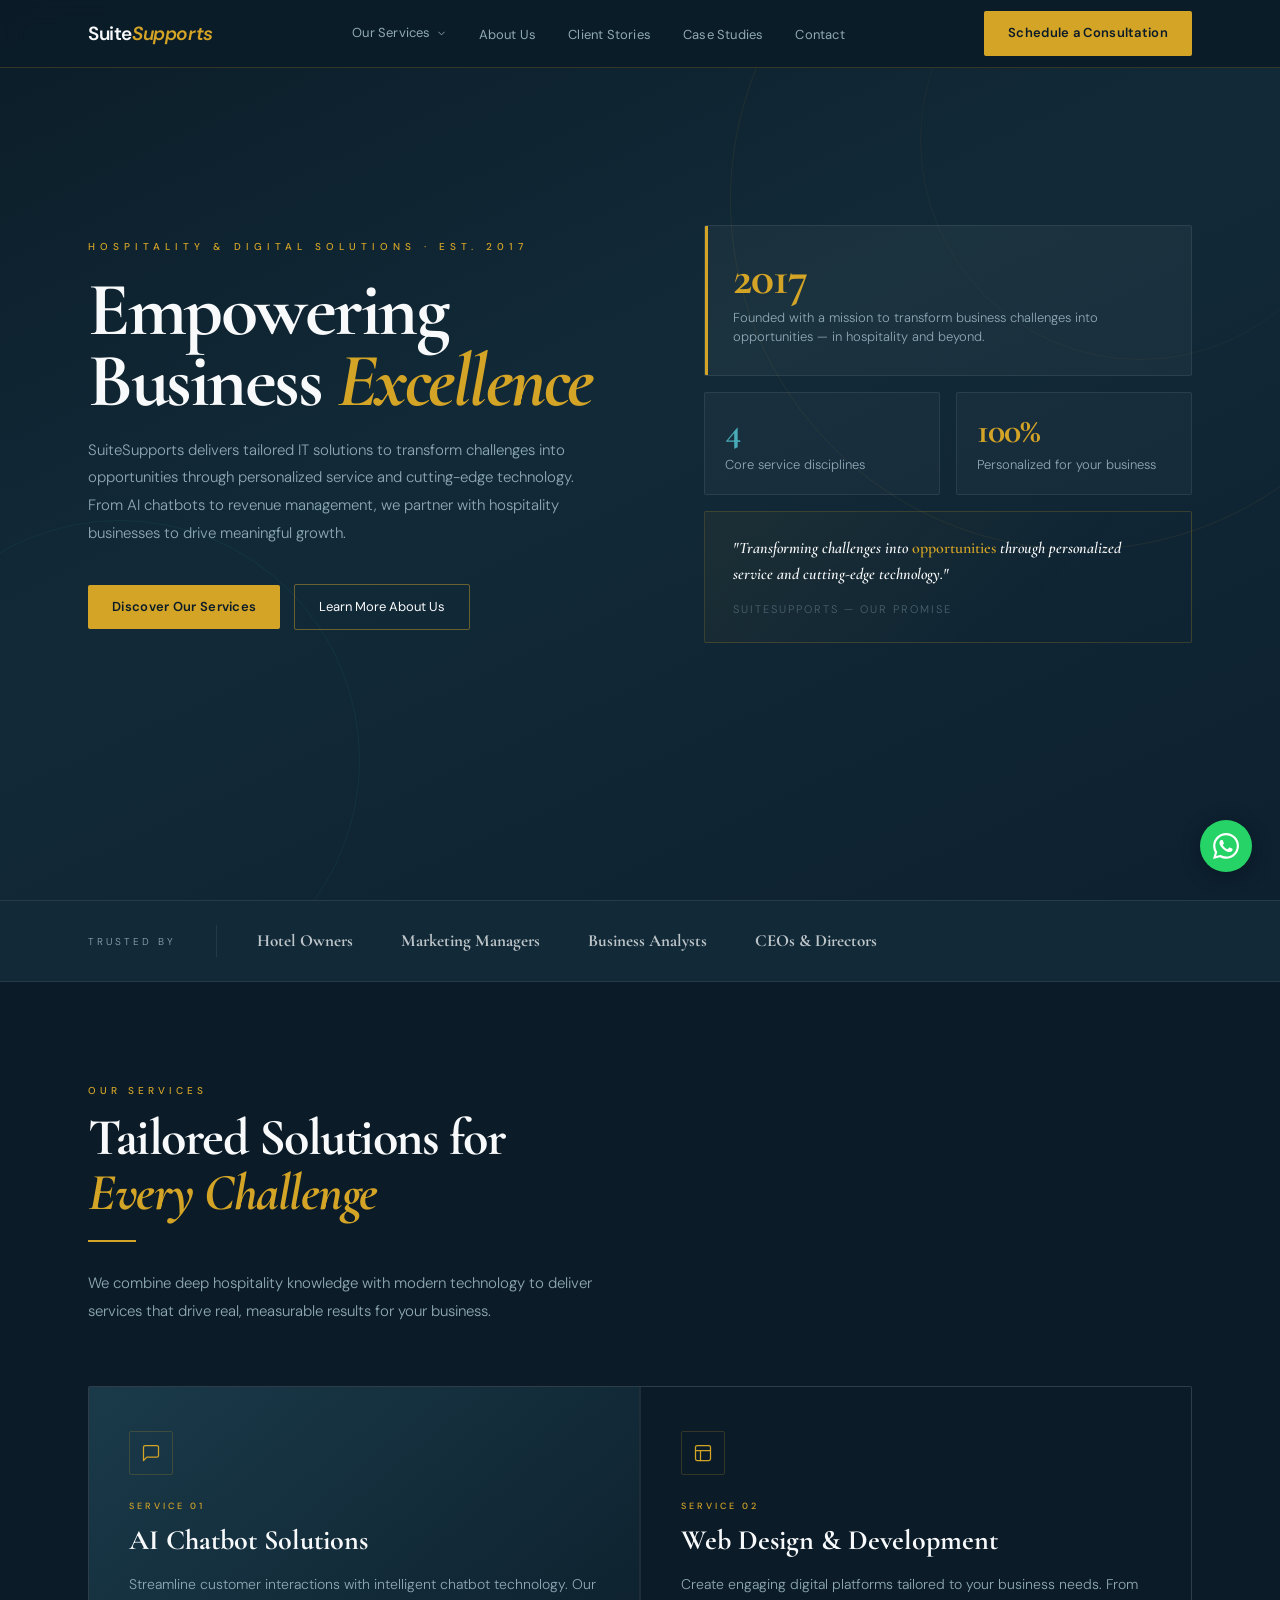
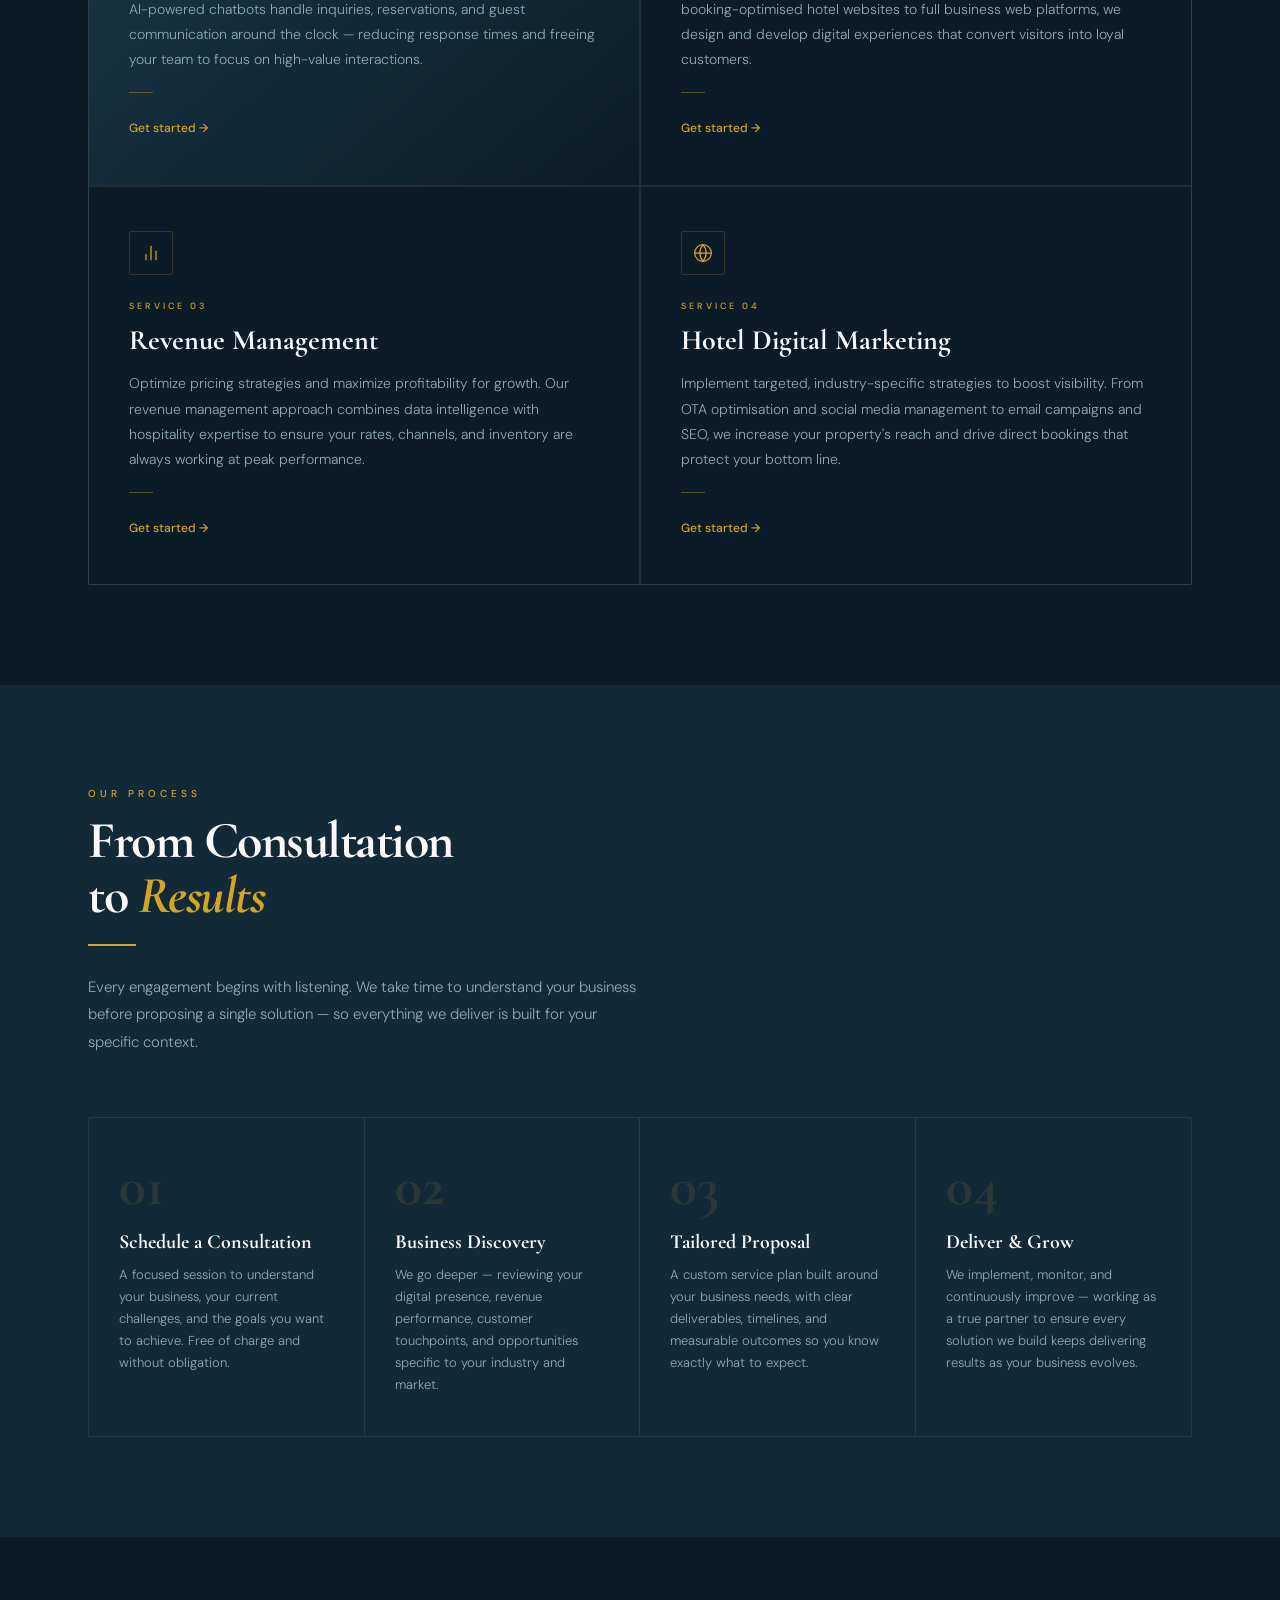
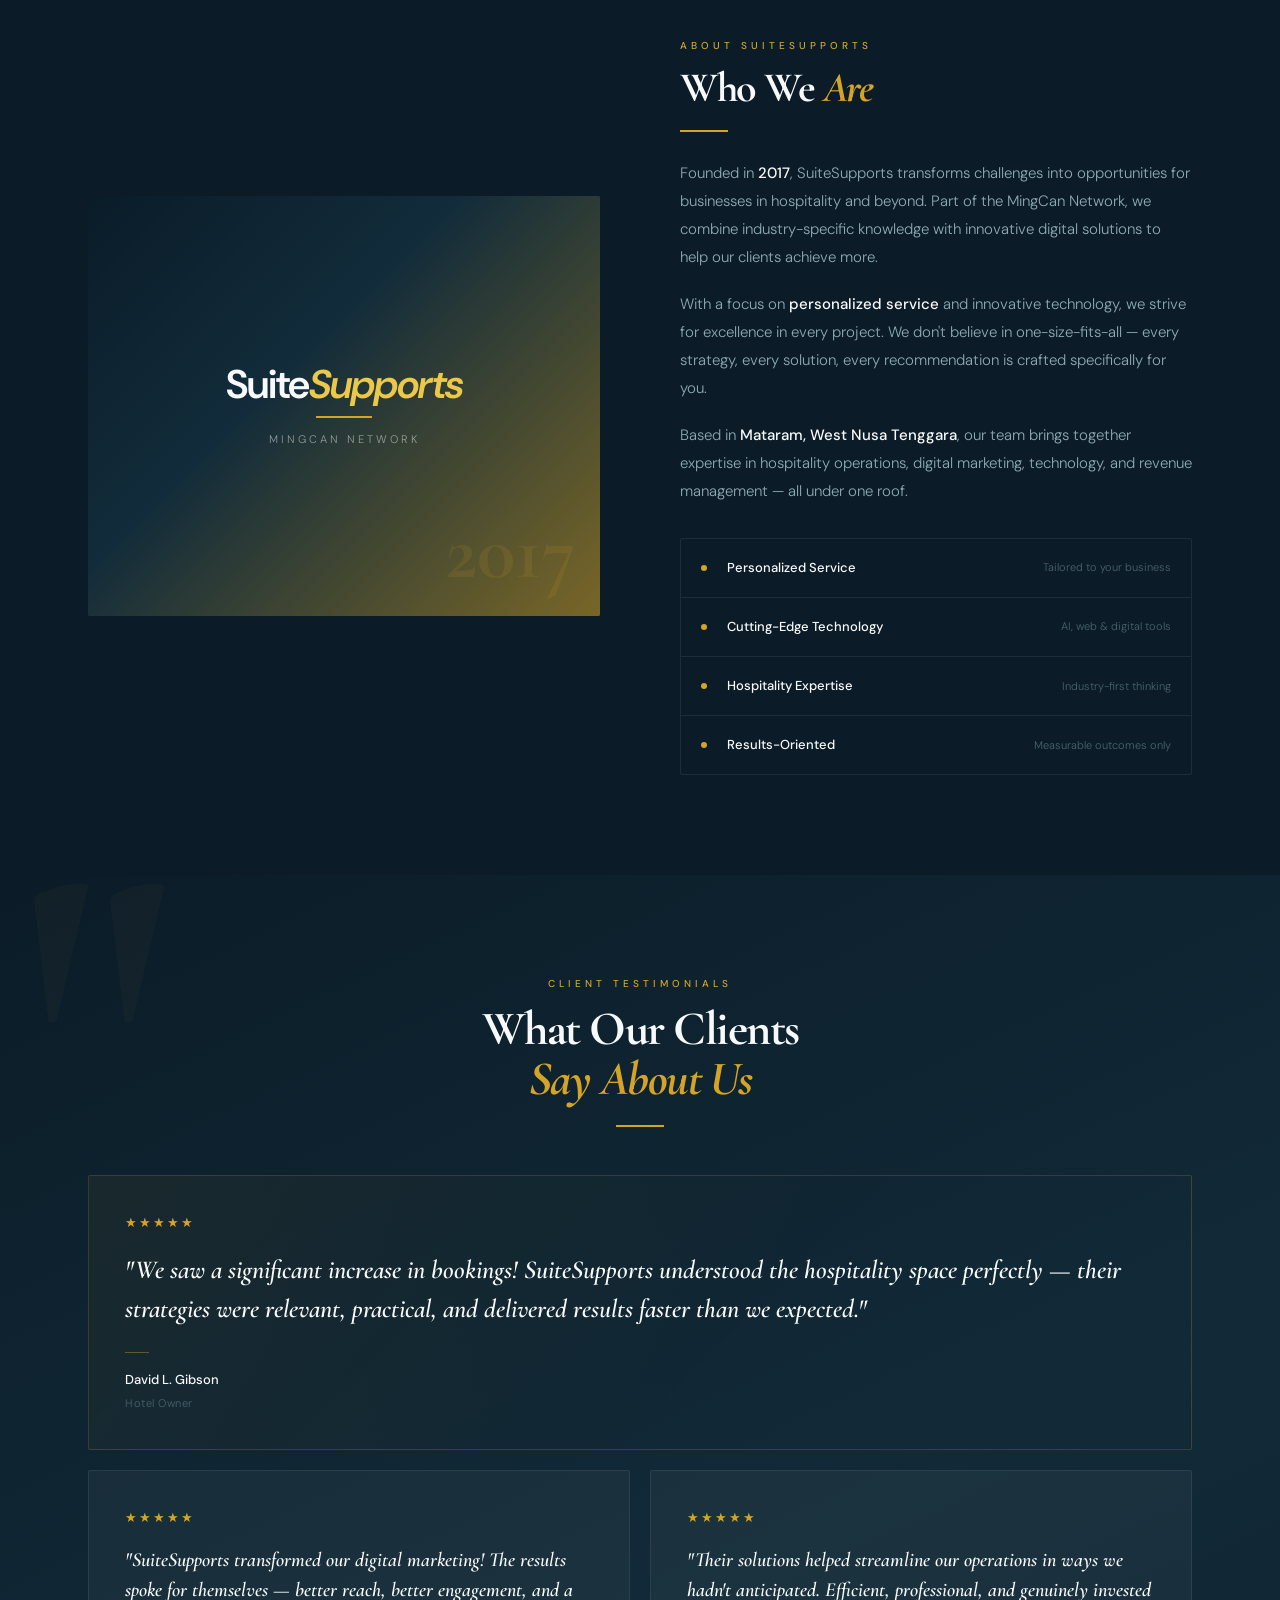
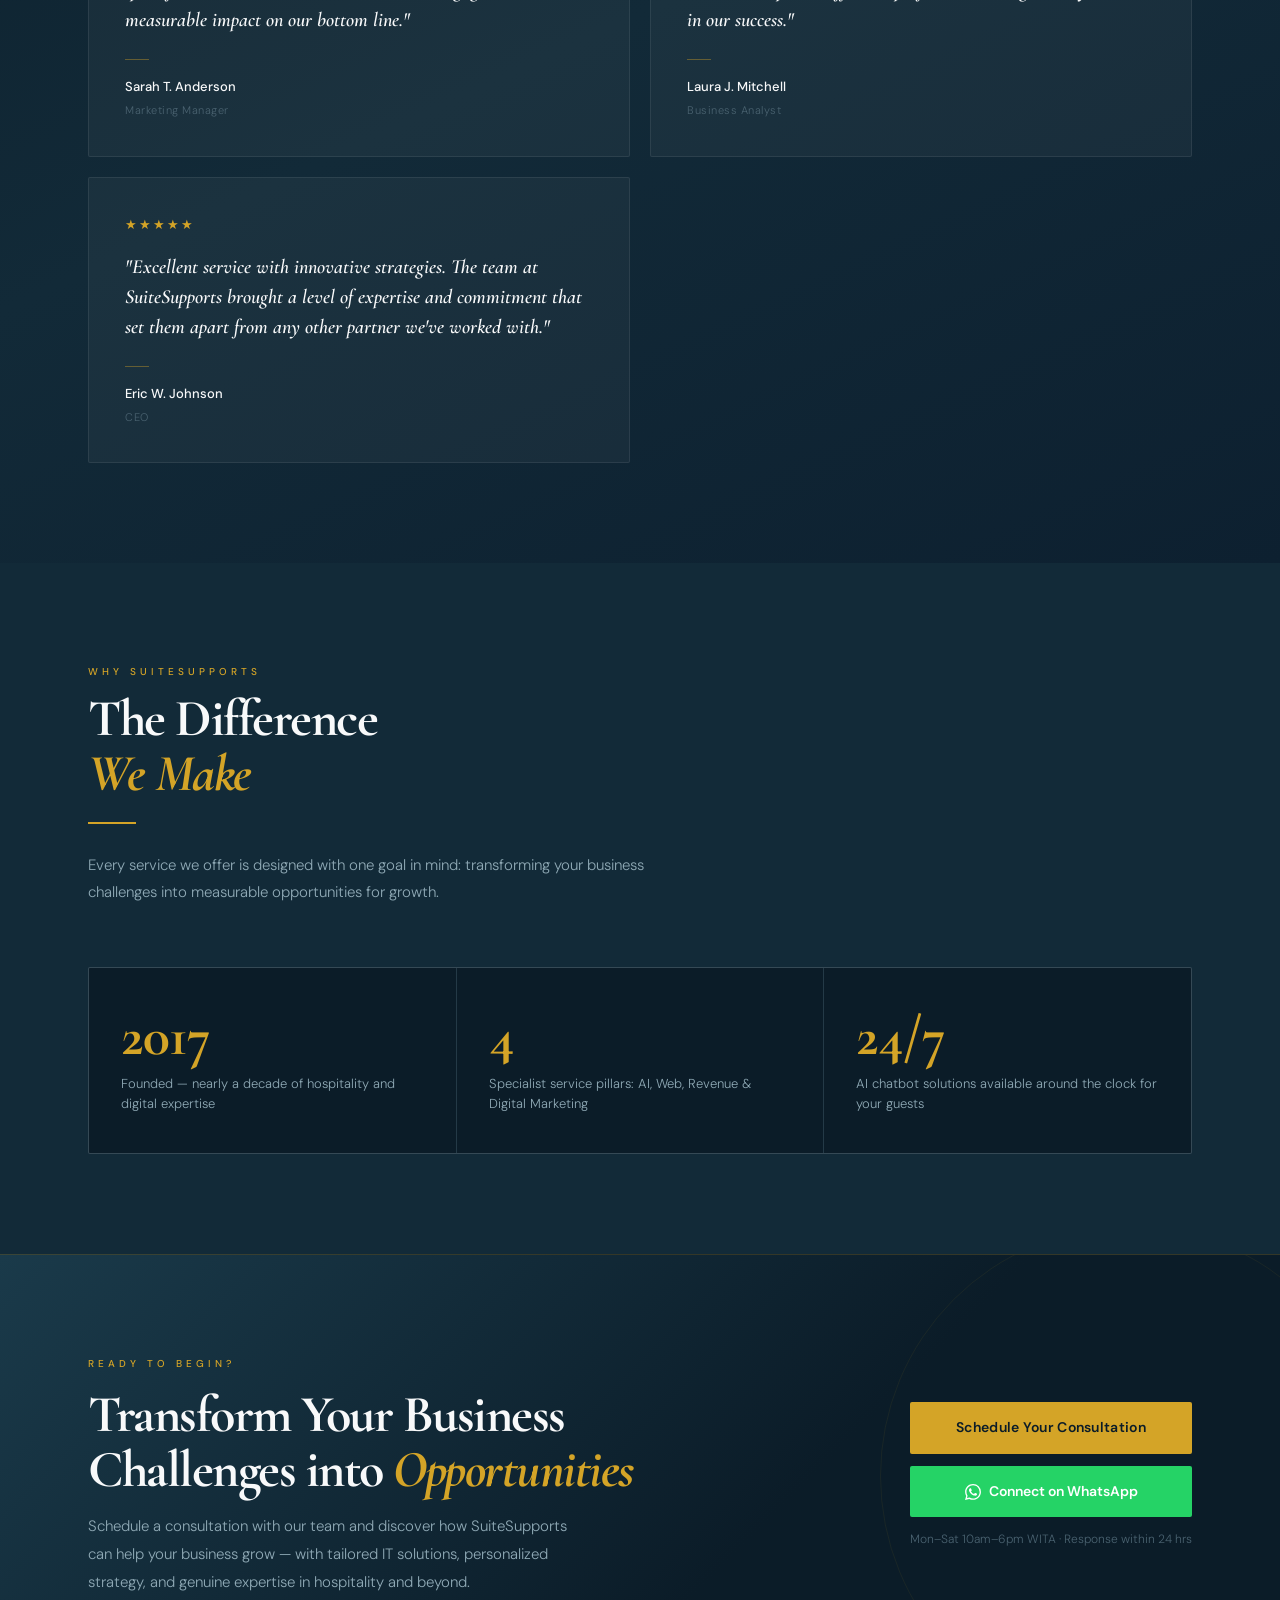
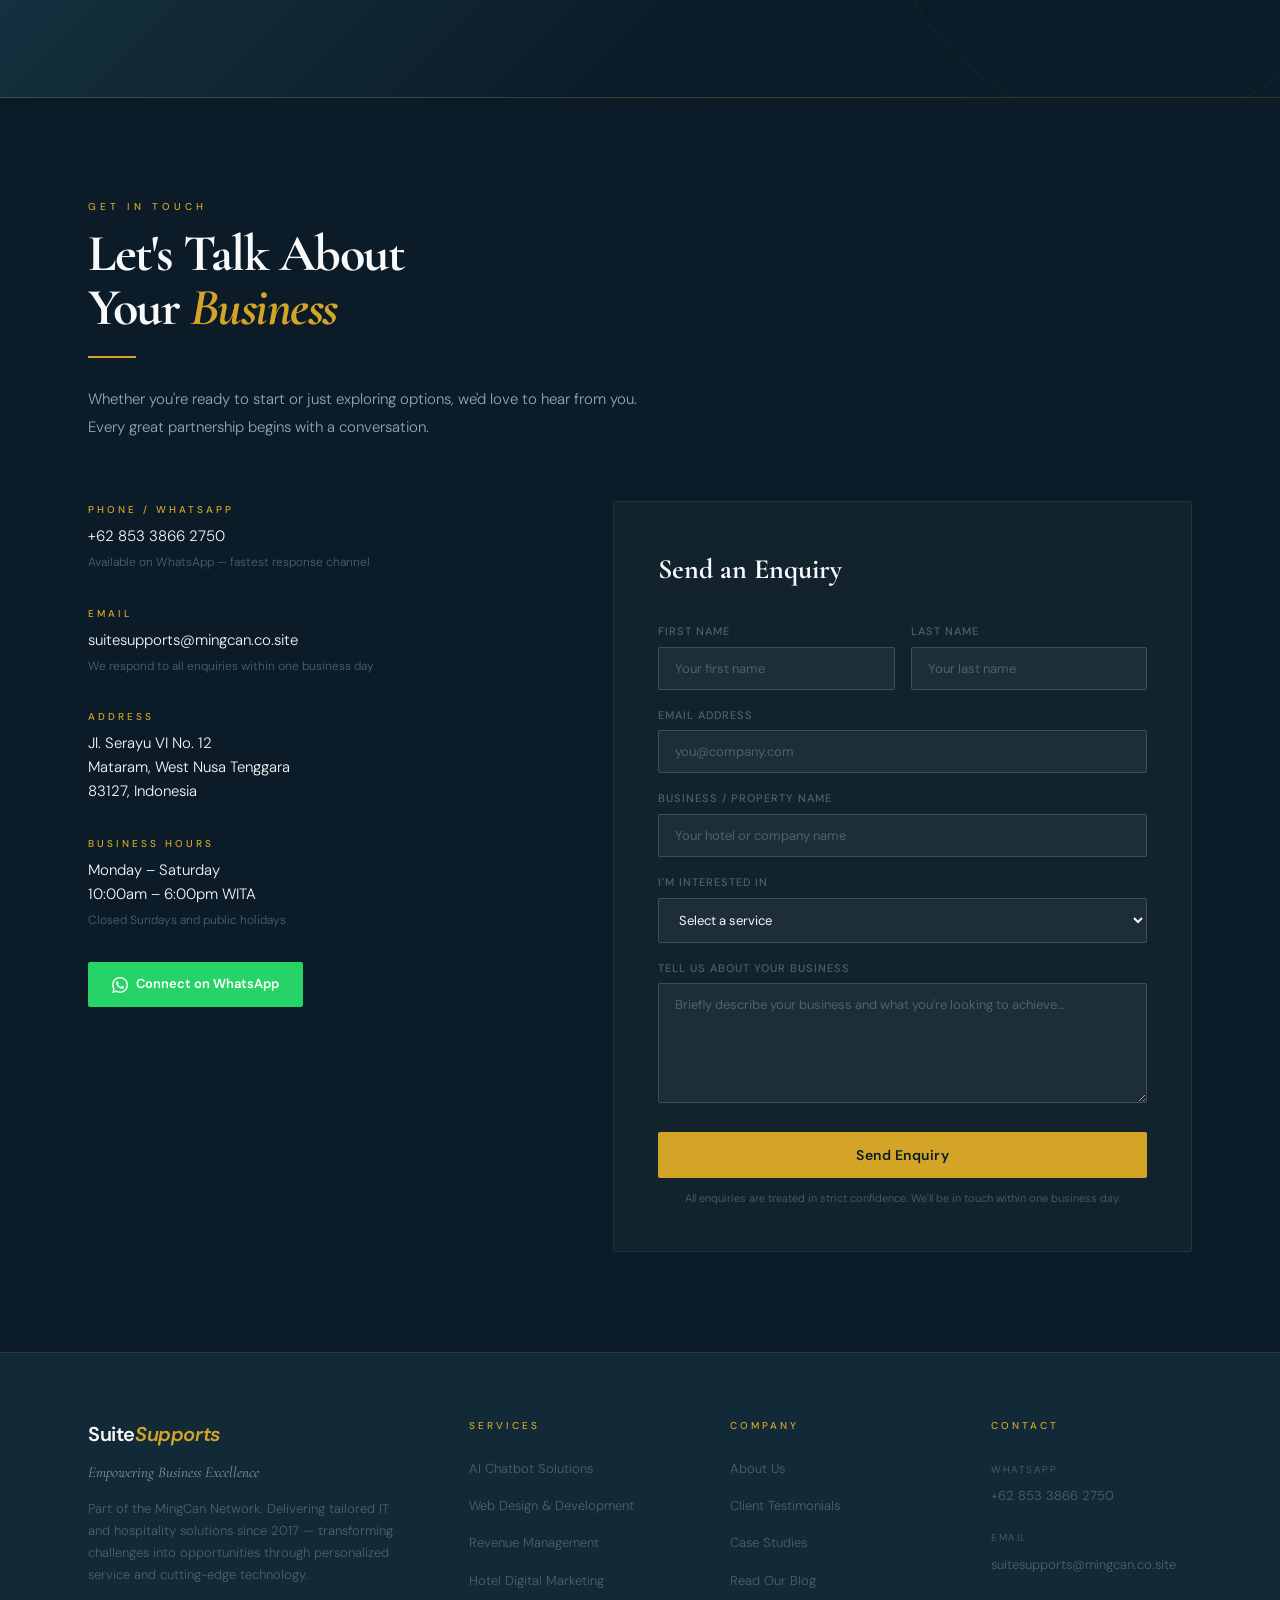
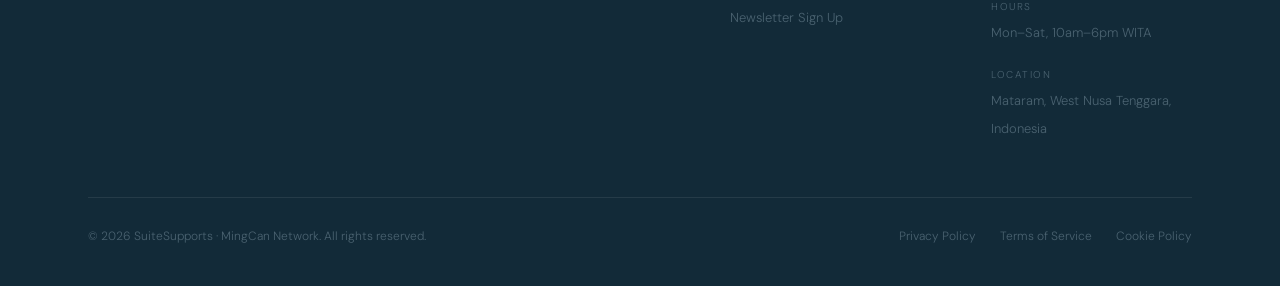
==== index.html @ f2513e99 "Add index.html entry point for GitHub Pages" ====
<!DOCTYPE html>
<html lang="en">
<head>
<meta charset="UTF-8">
<meta http-equiv="refresh" content="0; url=suitesupports-website.html">
<title>SuiteSupports</title>
</head>
<body>
<script>window.location.replace("suitesupports-website.html");</script>
</body>
</html>
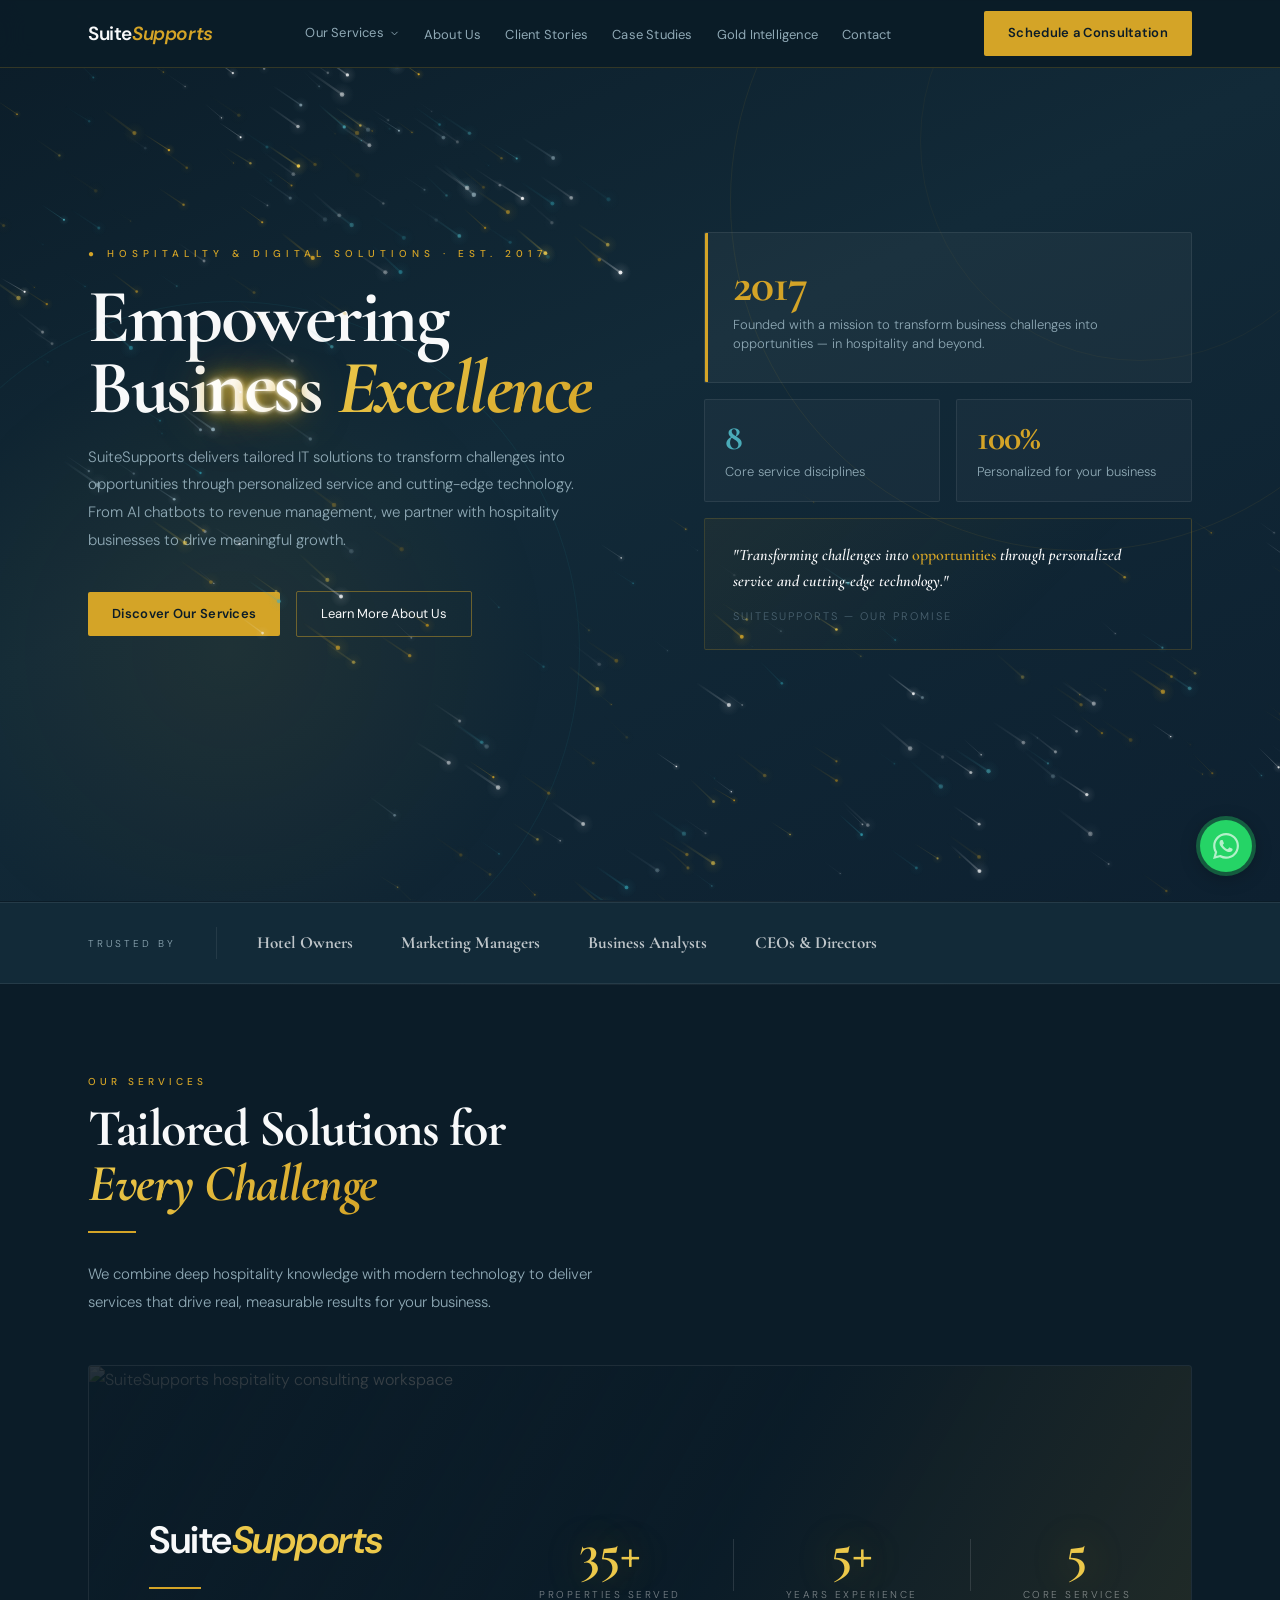
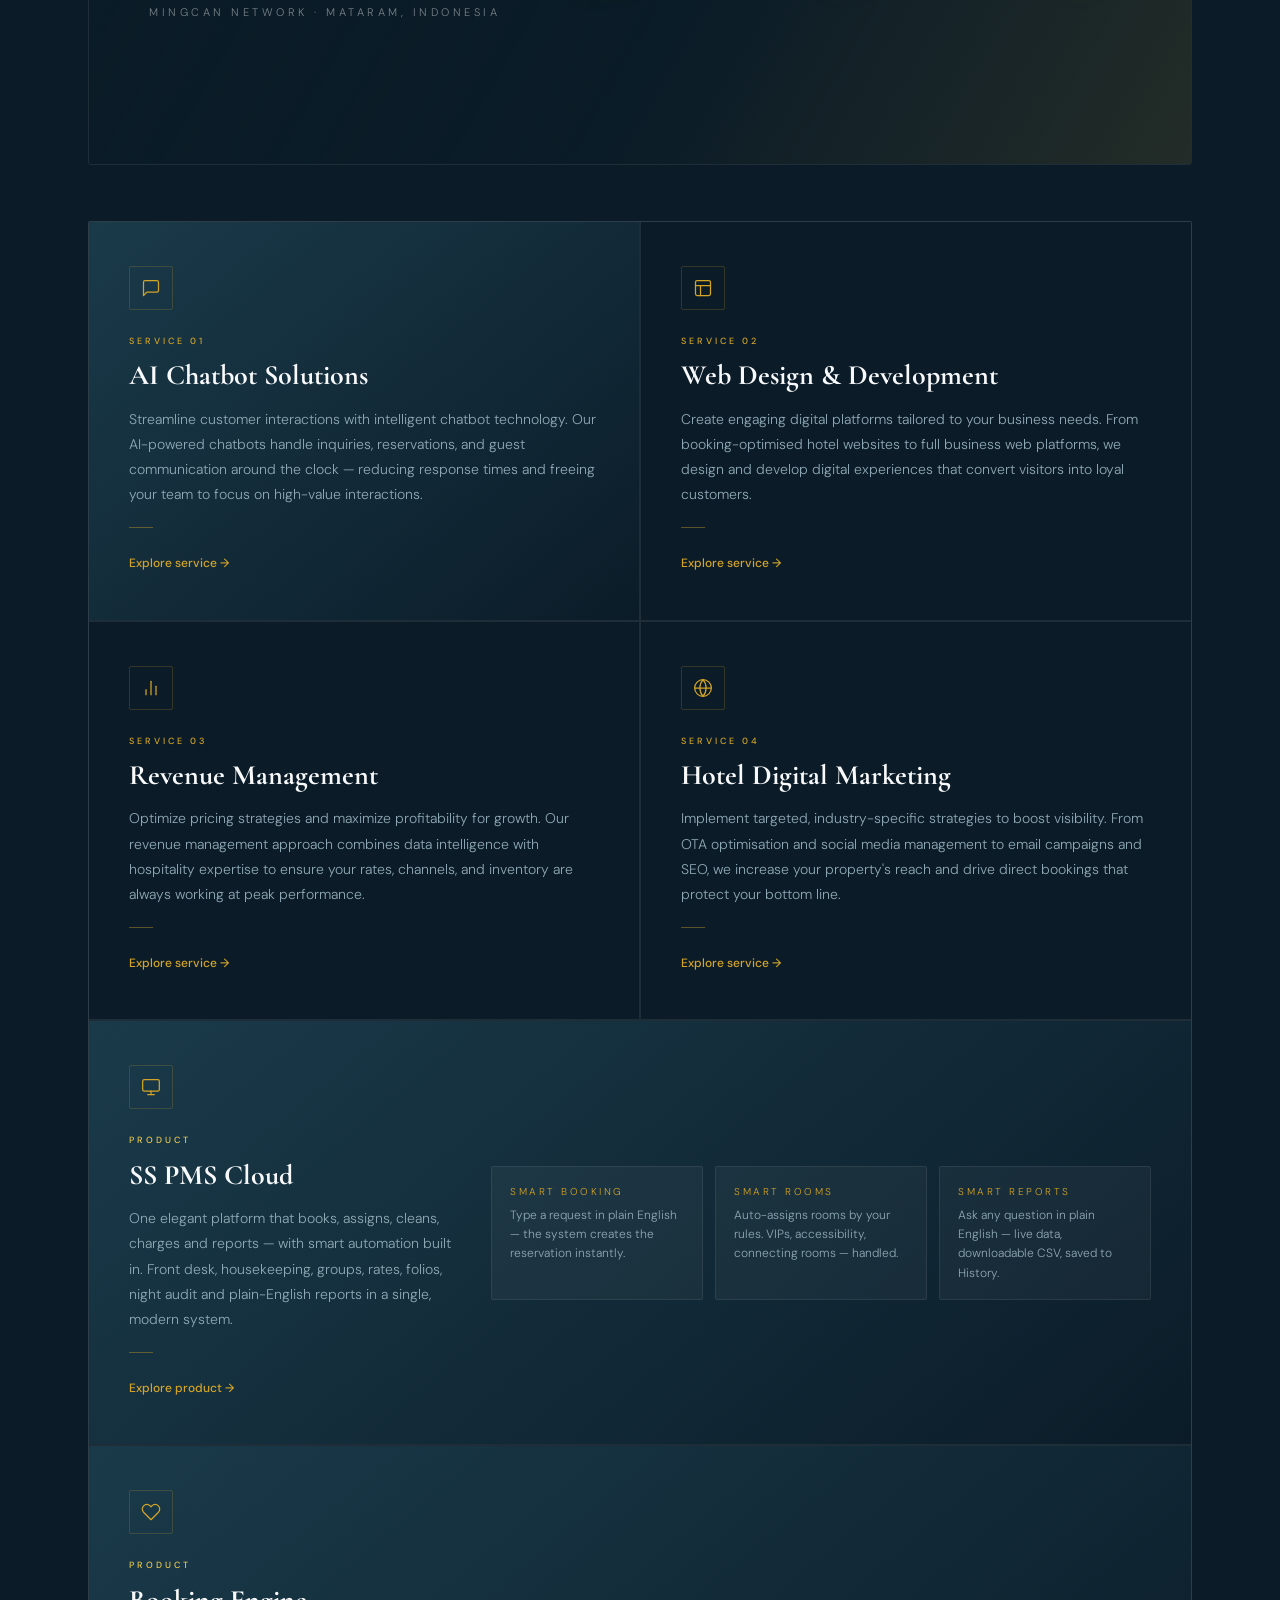
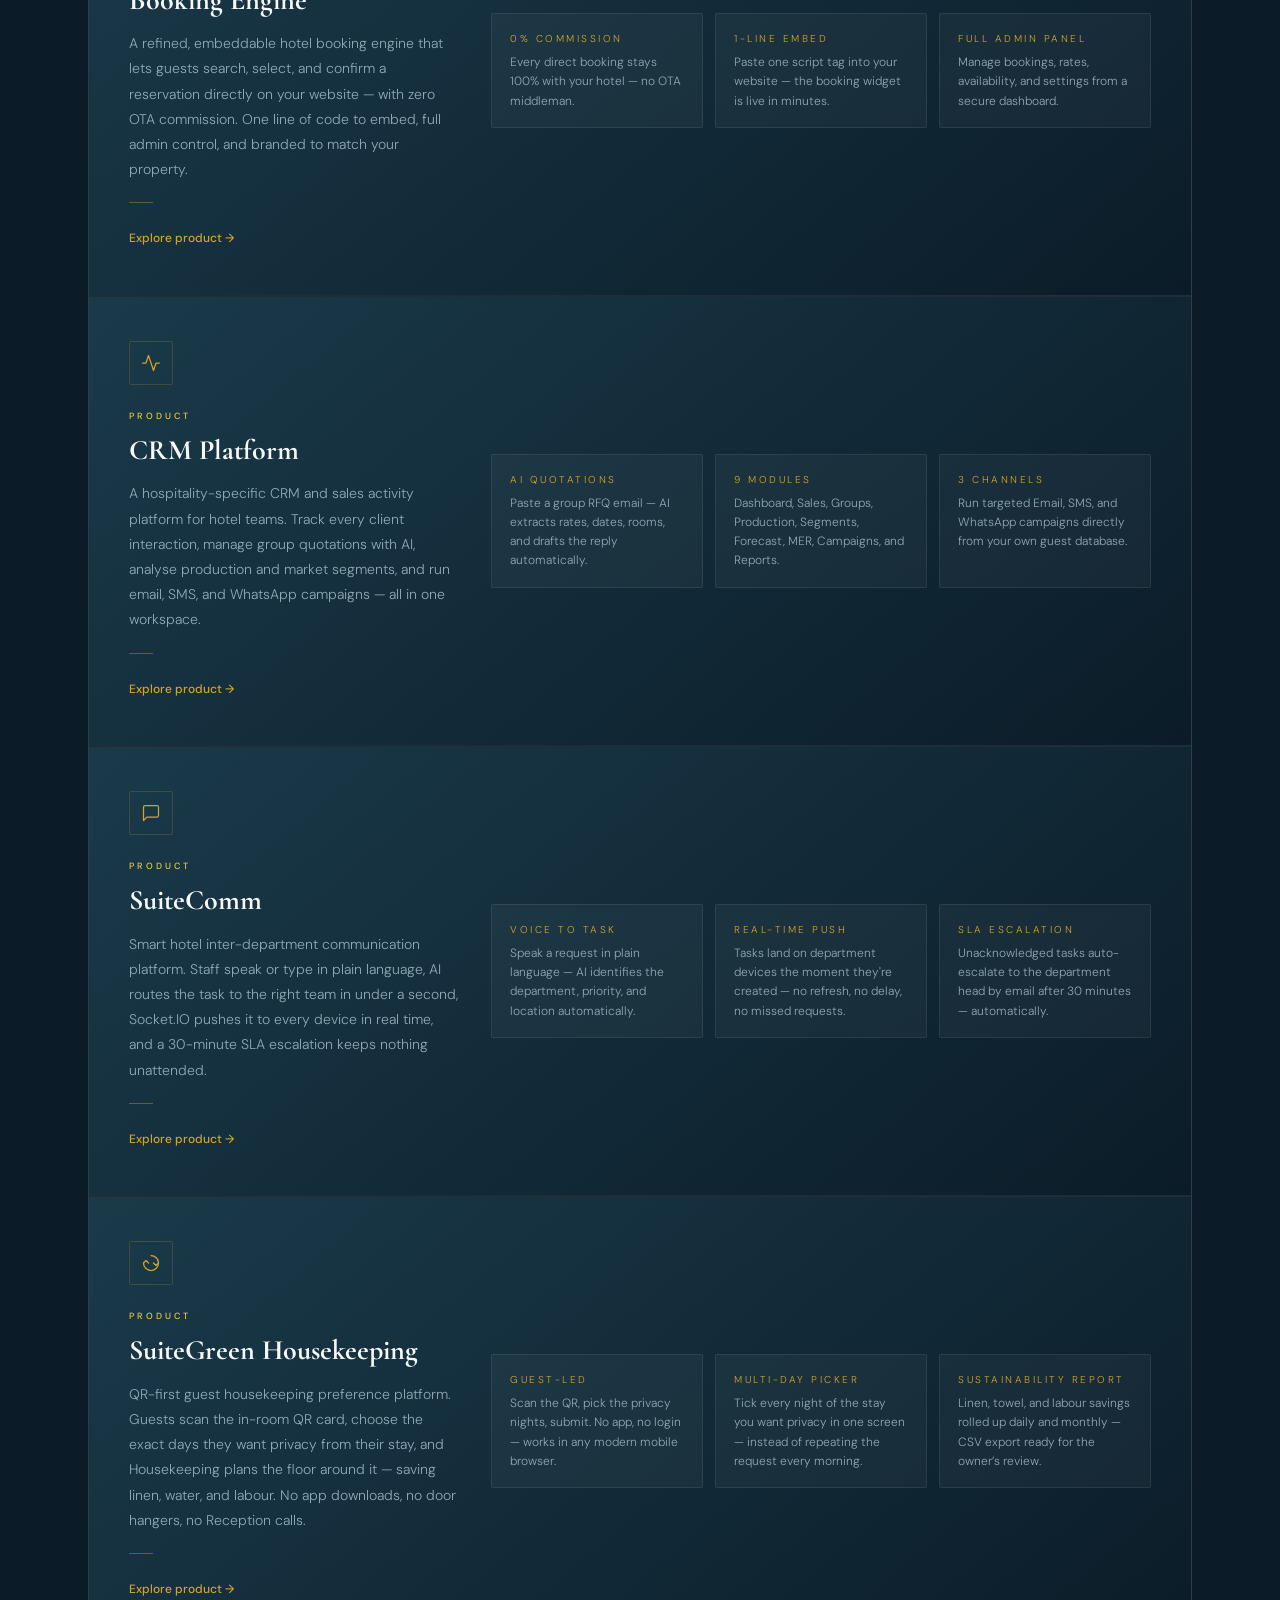
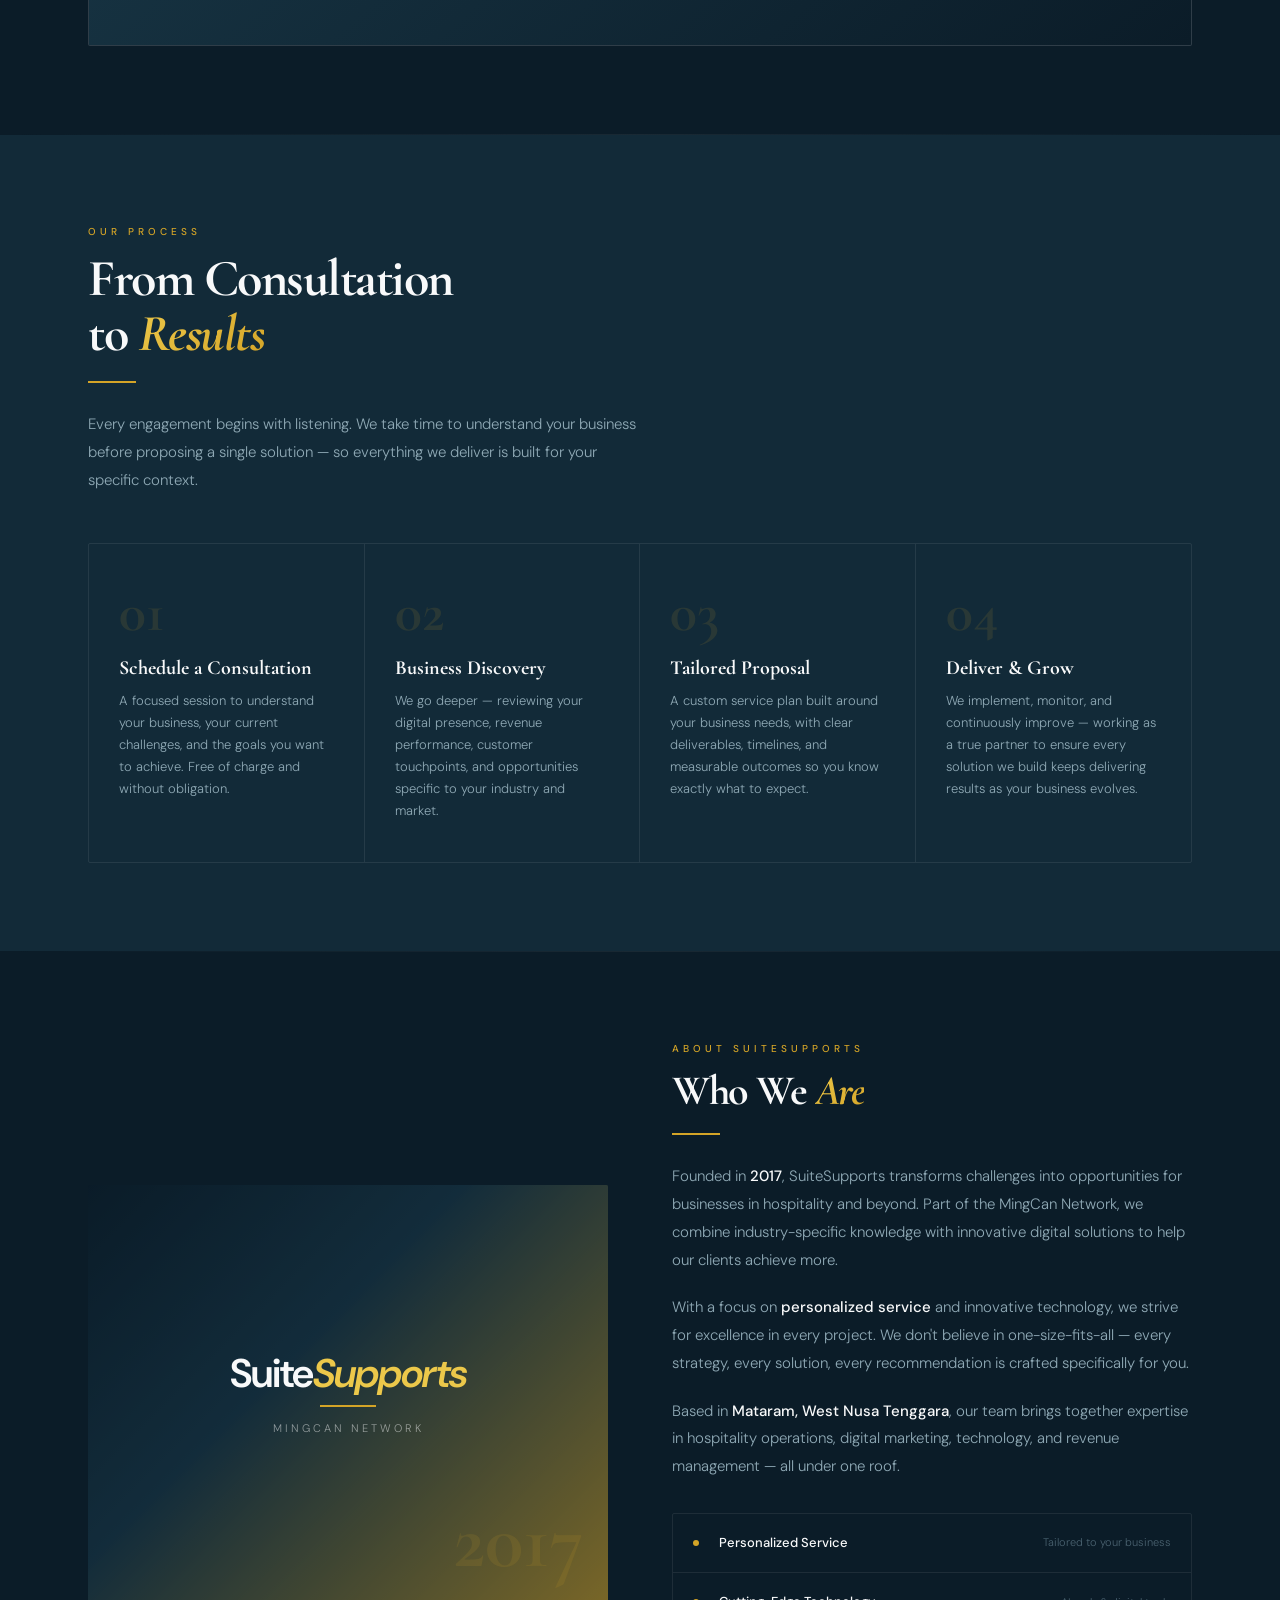
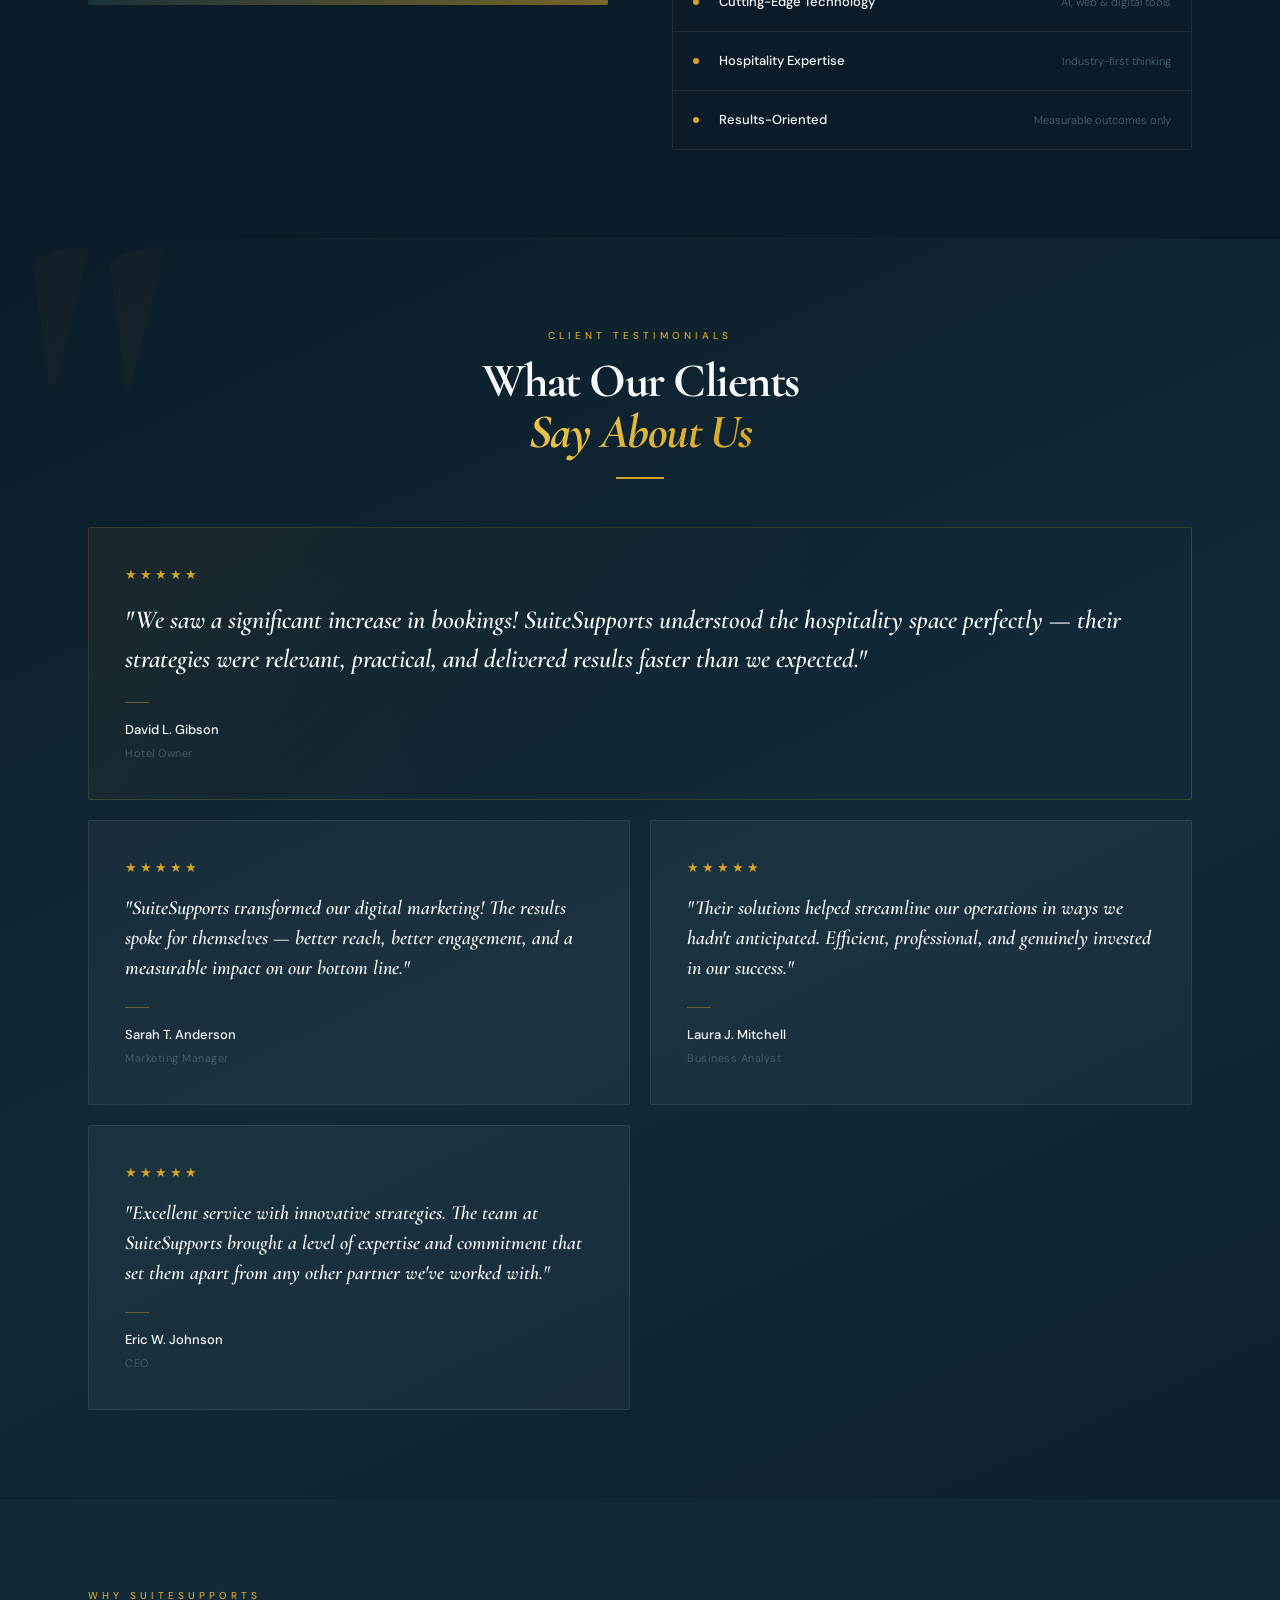
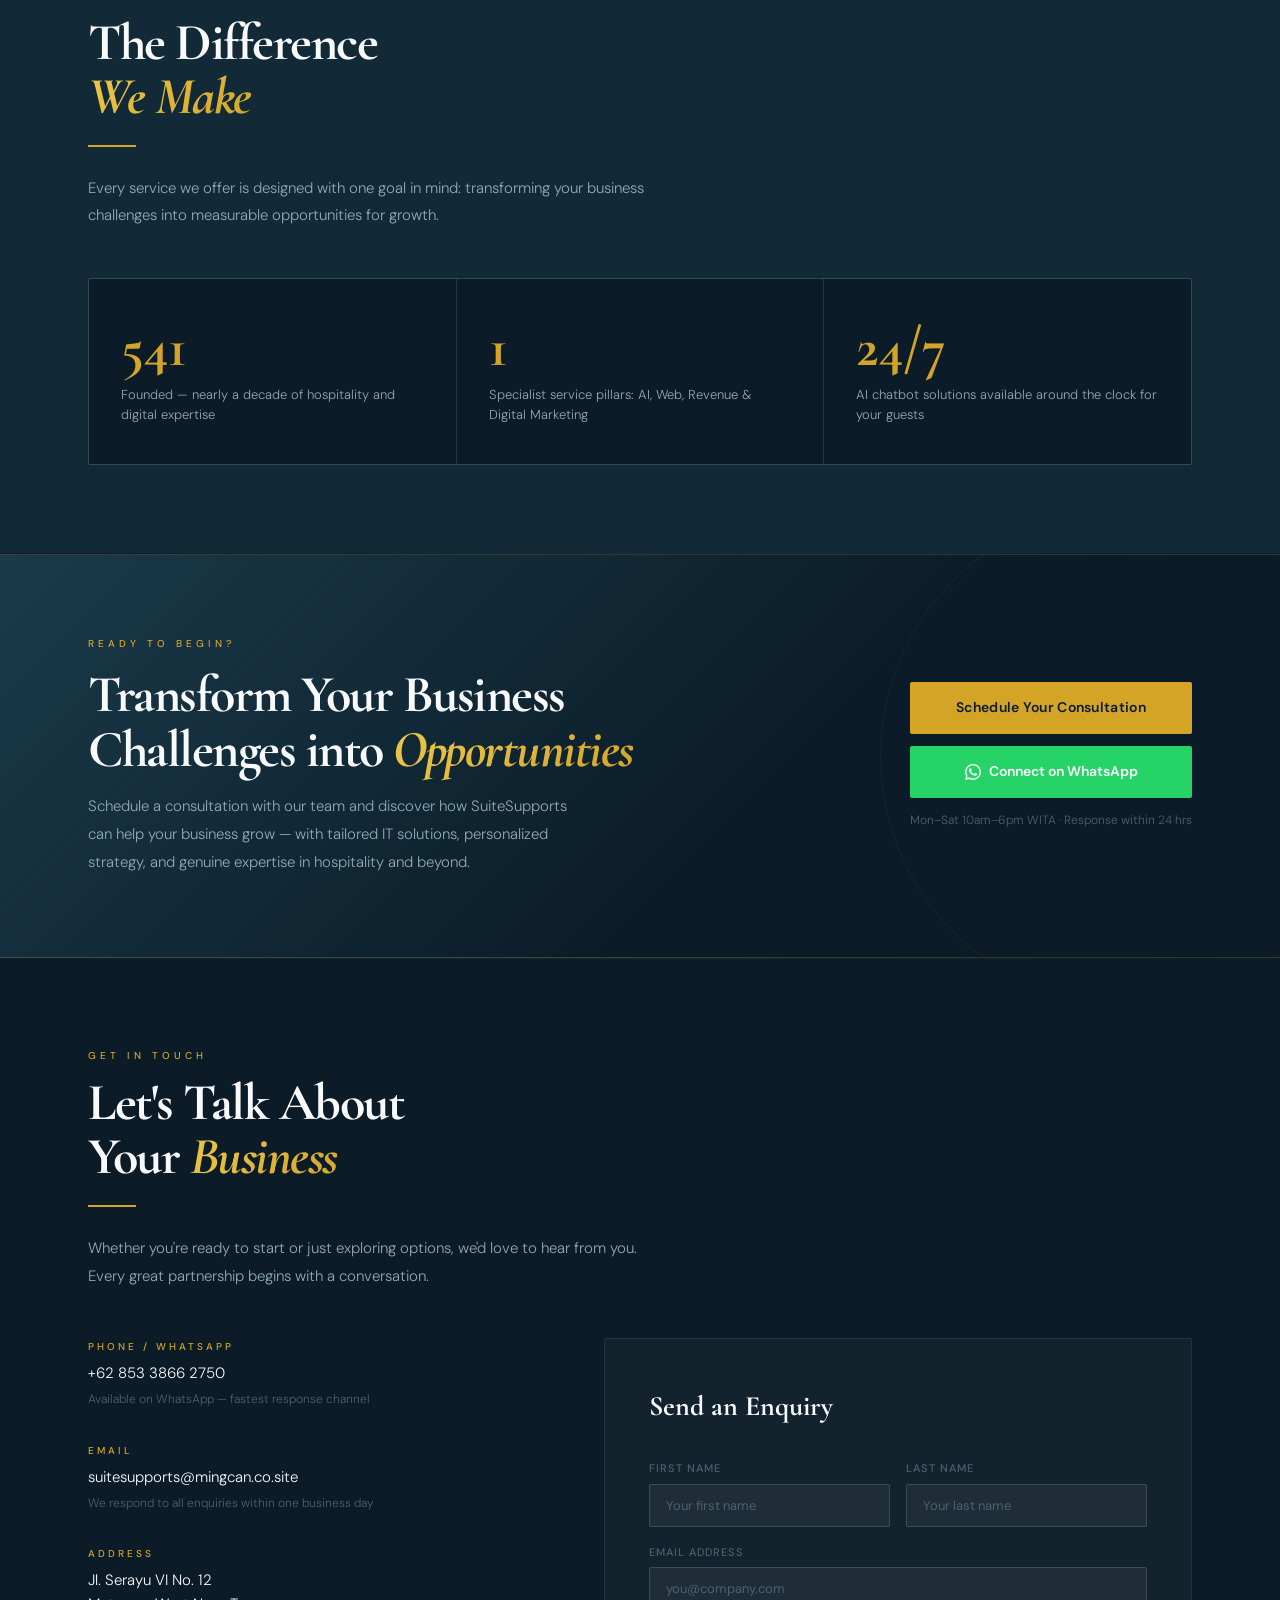
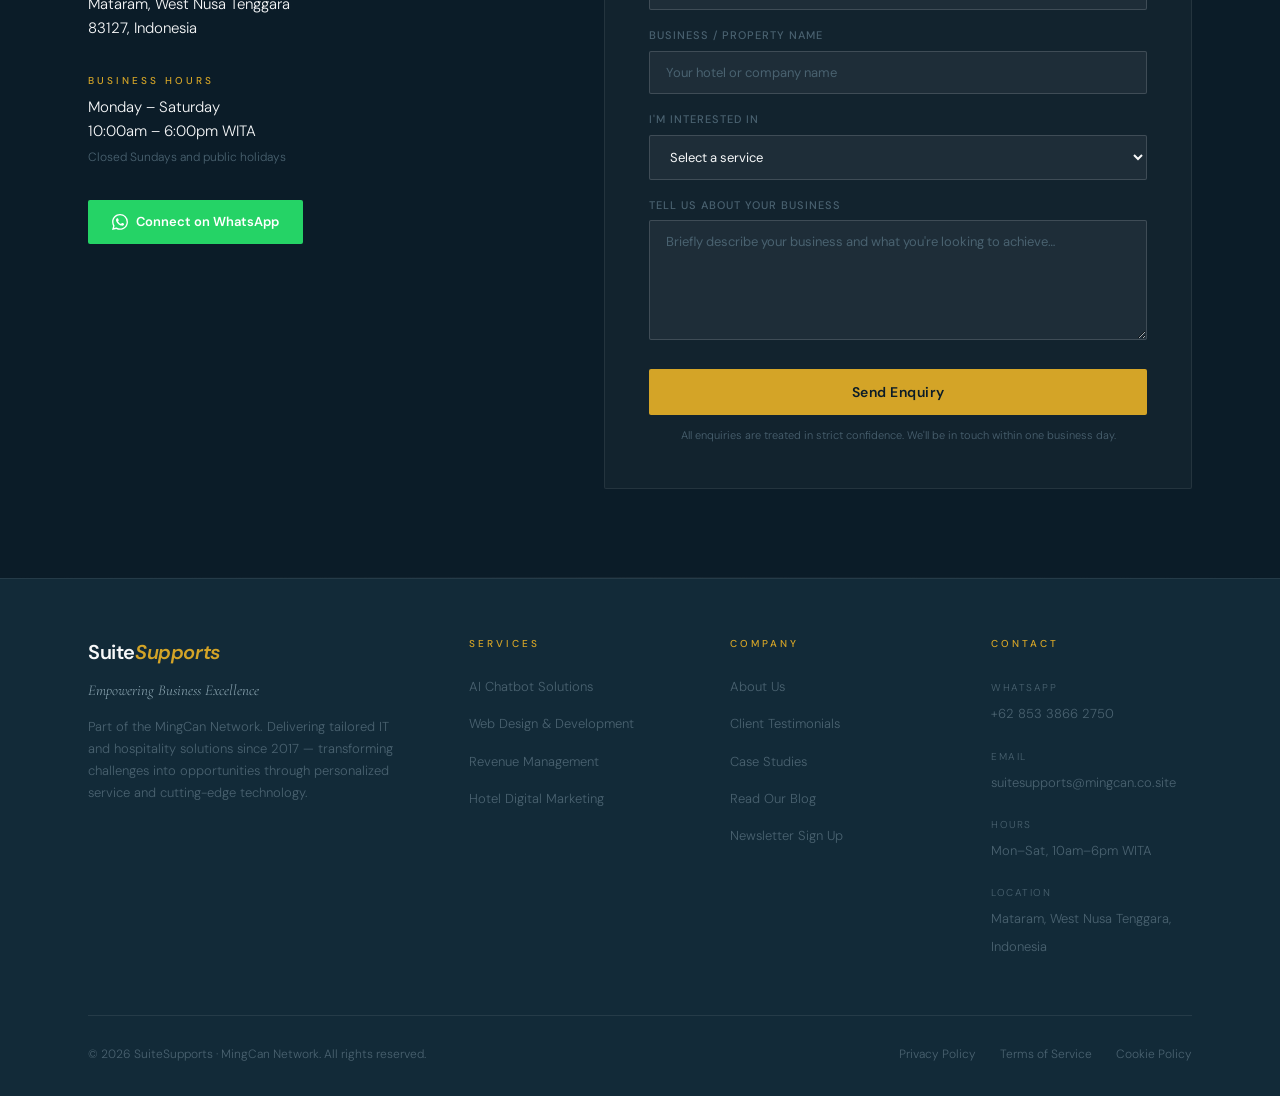
==== commit a529e7f3: "Add SEO + social sharing across all pages (UI UX Pro Max audit) - Branded 1200x630 OG card (og-image" ====
--- a/index.html
+++ b/index.html
@@ -2,6 +2,21 @@
 <html lang="en">
 <head>
 <meta charset="UTF-8">
+<meta name="description" content="SuiteSupports builds smart hospitality software — PMS, booking engine, CRM, staff comms and more. Tailored IT solutions that turn hotel challenges into growth.">
+<link rel="canonical" href="https://suitesupports.pro/">
+<meta name="theme-color" content="#0B1C28">
+<meta property="og:type" content="website">
+<meta property="og:site_name" content="SuiteSupports">
+<meta property="og:url" content="https://suitesupports.pro/">
+<meta property="og:title" content="SuiteSupports — Empowering Business Excellence">
+<meta property="og:description" content="SuiteSupports builds smart hospitality software — PMS, booking engine, CRM, staff comms and more. Tailored IT solutions that turn hotel challenges into growth.">
+<meta property="og:image" content="https://suitesupports.pro/og-image.png">
+<meta property="og:image:width" content="1200">
+<meta property="og:image:height" content="630">
+<meta name="twitter:card" content="summary_large_image">
+<meta name="twitter:title" content="SuiteSupports — Empowering Business Excellence">
+<meta name="twitter:description" content="SuiteSupports builds smart hospitality software — PMS, booking engine, CRM, staff comms and more. Tailored IT solutions that turn hotel challenges into growth.">
+<meta name="twitter:image" content="https://suitesupports.pro/og-image.png">
 <meta http-equiv="refresh" content="0; url=suitesupports-website.html">
 <title>SuiteSupports</title>
 </head>
